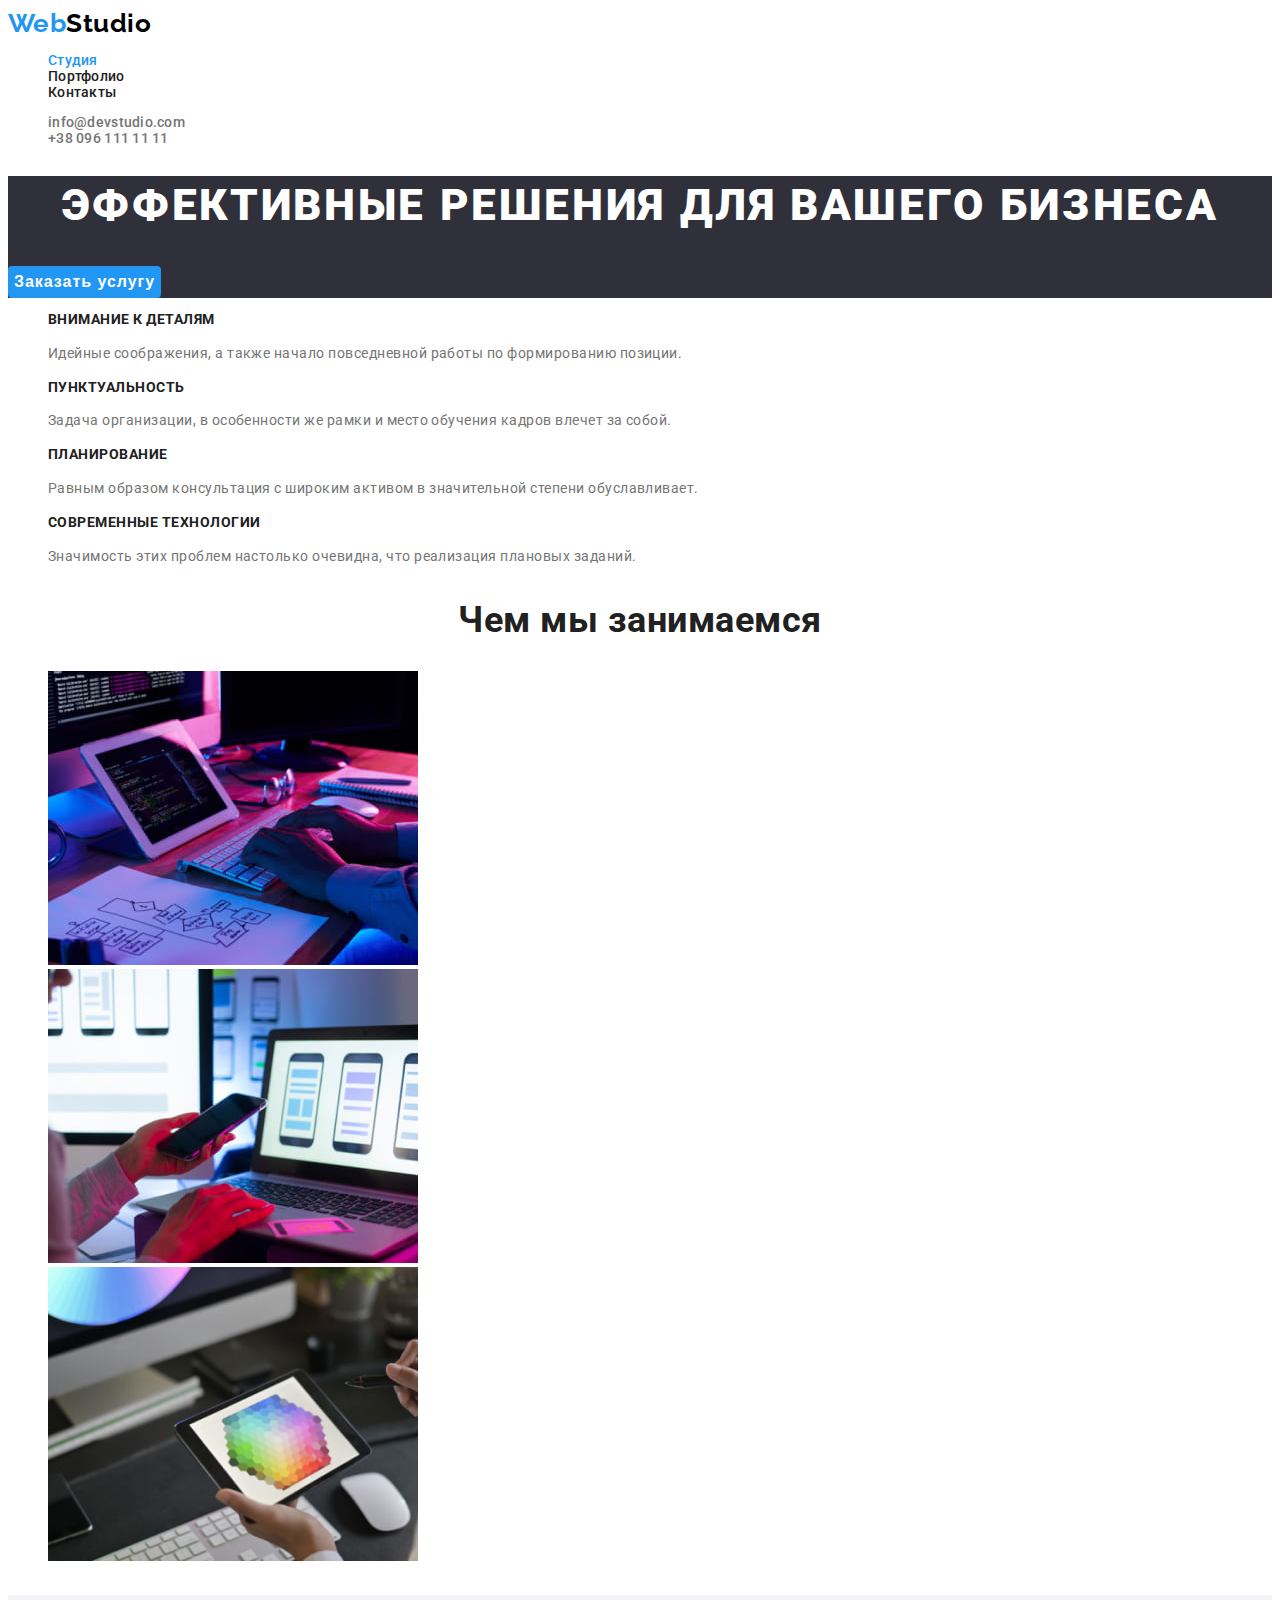
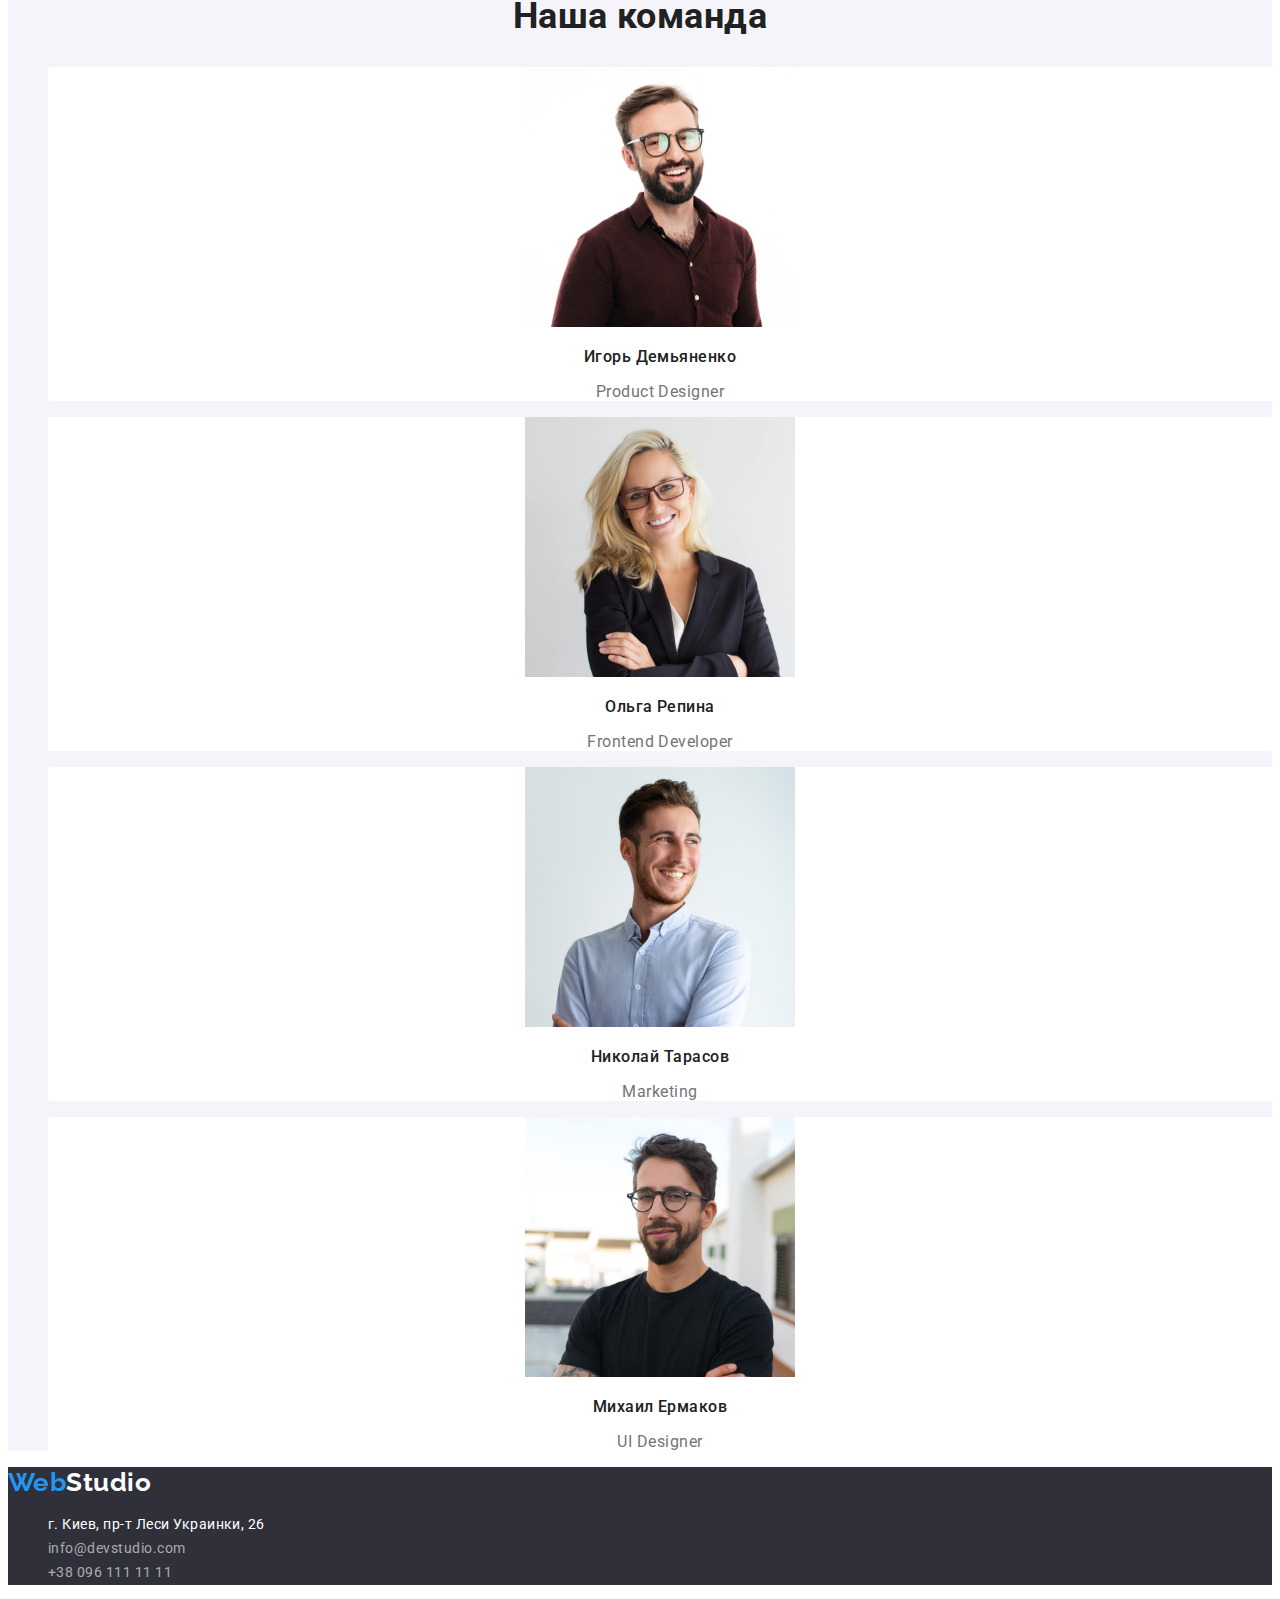
==== index.html @ 3be4a18a "Додав файли з ДЗ 02" ====
<!DOCTYPE html>
<html lang="ru">
<head>
    <meta charset="UTF-8">
    <meta http-equiv="X-UA-Compatible" content="IE=edge">
    <meta name="viewport" content="width=device-width, initial-scale=1.0">
    <title>Студия</title>
    <link rel="preconnect" href="https://fonts.googleapis.com">
    <link rel="preconnect" href="https://fonts.gstatic.com" crossorigin>
    <link href="https://fonts.googleapis.com/css2?family=Raleway:wght@700&family=Roboto:wght@400;500;700;900&display=swap"
        rel="stylesheet">
    <link rel="stylesheet" href="./css/styles.css">
 </head>
<body>
    <header>
        <nav class="site-nav">
            <a href="./index.html" class="logo">Web<span class="studio">Studio</span></a>
            <ul class="link">
                <li><a href="./index.html" class="link current">Студия</a></li>
                <li><a href="./portfolio.html" class="link">Портфолио</a></li>
                <li><a href="#contacts" class="link">Контакты</a></li>
            </ul>
        </nav>
        <ul class="contact-header">
            <li>
                <a href="mailto:info@devstudio.com" class="e-mail">info@devstudio.com</a>
            </li>
            <li>
                <a href="tel:+380961111111" class="tel">+38 096 111 11 11</a>
            </li>
        </ul>
    </header>

    <main>
        <section class="hero-section">
            <h1 class="hero-section title">Эффективные решения для вашего бизнеса</h1>
            <button class="button" type="button">Заказать услугу</button>
        </section>
        
        <section class="features">
            <h2 class="features title" hidden>Подход</h2>
            <ul class="feature">
                <li> 
                    <h3 class="feature title">Внимание к деталям</h3>
                    <p class="feature text">Идейные соображения, а также начало повседневной работы по формированию позиции.</p>
                </li>
                <li>
                    <h3 class="feature title">Пунктуальность</h3>
                    <p class="feature text">Задача организации, в особенности же рамки и место обучения кадров влечет за собой.</p>
                </li>
                <li>
                    <h3 class="feature title">Планирование</h3>
                    <p class="feature text">Равным образом консультация с широким активом в значительной степени обуславливает.</p>
                </li>
                <li>
                    <h3 class="feature title">Современные технологии</h3>
                    <p class="feature text">Значимость этих проблем настолько очевидна, что реализация плановых заданий.</p>
                </li>
            </ul>
        </section>

        <section class="services">
            <h2 class="services title">Чем мы занимаемся</h2>
            <ul class="images">
                <li class="image">
                    <img src="images/studio/our-services-1.jpg" alt="Разработка сайтов" width="370" height="294"/>
                </li>
                <li class="image">
                    <img src="images/studio/our-services-2.jpg" alt="Разработка мобильных приложений" width="370" height="294"/>
                </li>
                <li class="image">
                    <img src="images/studio/our-services-3.jpg" alt="Дизайн" width="370" height="294"/>
                </li>
            </ul>
        </section>

        <section class="team">
            <h2 class="title">Наша команда</h2>
            <ul>
                <li class="card">
                    <img src="images/studio/team-card-1.jpg" alt="Игорь Демьяненко, Product Designer" width="270" height="260"/>
                    <h3 class="card title">Игорь Демьяненко</h3>
                    <p class="position" lang="en">Product Designer</p>
                </li>
                <li class="card">
                    <img src="images/studio/team-card-2.jpg" alt="Ольга Репина, Frontend Developer" width="270" height="260"/>
                    <h3 class="card title">Ольга Репина</h3>
                    <p class="position" lang="en">Frontend Developer</p>
                </li>
                <li class="card">
                    <img src="images/studio/team-card-3.jpg" alt="Николай Тарасов, Marketing" width="270" height="260"/>
                    <h3 class="card title">Николай Тарасов</h3>
                    <p class="position" lang="en">Marketing</p>
                </li>
                <li class="card">
                    <img src="images/studio/team_card_4.jpg" alt="Михаил Ермаков, UI Designer" width="270" height="260"/>
                    <h3 class="card title">Михаил Ермаков</h3>
                    <p class="position" lang="en">UI Designer</p>
                </li>
            </ul>
        </section>
    
    </main>

    <footer>
        <a href="./index.html" class="logo">Web<span class="studio">Studio</span></a>
        <address id="contacts">
            <ul>
                <li  class="contact-footer">
                    <a href="https://goo.gl/maps/KWoEnxQkHuekiheN8" class="location" rel="noopener noreferrer" target="_blank">г. Киев, пр-т Леси Украинки, 26</a>
                </li>
                <li  class="contact-footer">
                    <a href="mailto:info@devstudio.com" class="mail">info@devstudio.com</a>
                </li>
                <li  class="contact-footer">
                    <a href="tel:+380961111111" class="phone">+38 096 111 11 11</a>
                </li>
            </ul>
        </address>
    </footer>
</body>
</html>
---- css/styles.css ----
:root {
  --primary-font-color: #757575;
  --hover-focus-color: #2196f3;
  --header-color: #212121;
}

body {
  background-color: #ffffff;
  font-family: Roboto, sans-serif;
  color: var(--primary-font-color);
  letter-spacing: 0.03em;
}

.title {
  color: var(--header-color);
}

/* header */
/* navigation */

.logo {
  font-family: raleway, sans-serif;
  text-decoration: none;
  font-weight: 700;
  font-size: 26px;
  line-height: 1.2;
  color: var(--hover-focus-color);
}

.site-nav .logo .studio {
  color: #000000;
}

.link,
.contact-header,
.e-mail,
.tel {
  list-style-type: none;
  text-decoration: none;
  font-weight: 500;
  font-size: 14px;
  line-height: 1.14;
  letter-spacing: 0.02em;
}

.site-nav .link {
  color: var(--header-color);
}
.link .current {
  color: var(--hover-focus-color);
}

.link:hover,
.link:focus {
  color: var(--hover-focus-color);
}

.e-mail,
.tel {
  color: var(--primary-font-color);
}

.e-mail:hover,
.e-mail:focus,
.tel:hover,
.tel:focus {
  color: var(--hover-focus-color);
}

/* main */
/* hero-section */
.hero-section {
  background-color: #2f303a;
}

.hero-section.title {
  color: #ffffff;
  font-weight: 900;
  font-size: 44px;
  line-height: 1.36;
  text-align: center;
  letter-spacing: 0.06em;
  text-transform: uppercase;
}

.hero-section .button {
  background: var(--hover-focus-color);
  border: none;
  border-radius: 4px;
  color: #ffffff;
  font-weight: 700;
  font-size: 16px;
  line-height: 1.87;
  letter-spacing: 0.06em;
}

.hero-section .button:hover,
.button:focus {
  background: #188ce8;
}

.button {
  cursor: pointer;
}

/* features-secnion */
.feature {
  list-style-type: none;
  font-size: 14px;
}

.feature .title {
  line-height: 1.14;
  text-transform: uppercase;
}

.feature .text {
  line-height: 1.71;
}

/* services-section */
.images {
  list-style-type: none;
}

.services.title {
  font-size: 36px;
  line-height: 1.17;
  text-align: center;
}

/* team-section */
.team {
  background: #f5f4fa;
}

.team .title {
  text-align: center;
  font-size: 36px;
  line-height: 1.17;
}

.team .card .title {
  font-weight: 500;
}

.team .card {
  background: #ffffff;
  list-style-type: none;
  text-align: center;
  font-size: 16px;
  line-height: 1.19;
}

/* footer */
footer {
  background: #2f303a;
  font-size: 14px;
  line-height: 1.71;
}

.logo .studio {
  color: #ffffff;
}

.location {
  text-decoration: none;
  font-style: normal;
  color: #ffffff;
}

.contact-footer {
  list-style-type: none;
  font-style: normal;
}

.contact-footer .mail,
.phone {
  color: rgba(255, 255, 255, 0.6);
  text-decoration: none;
}

.location:hover,
.location:focus,
.mail:hover,
.mail:focus,
.phone:hover,
.phone:focus {
  color: var(--hover-focus-color);
}

/* portfolio-page */
/* main-products */
.filter {
  list-style-type: none;
}

.filter .button.all,
.sites,
.apps,
.design,
.marketing {
  background: #f5f4fa;
  border: none;
  border-radius: 4px;
  font-weight: 500;
  line-height: 1.62;
}

.filter .button:active,
.filter .button:hover,
.filter .button:focus {
  background: var(--hover-focus-color);
  color: #ffffff;
}

.projects {
  list-style-type: none;
}

.project {
  text-decoration: none;
  background: #ffffff;
}

.project .title {
  text-decoration: none;
  font-size: 18px;
  line-height: 2;
  letter-spacing: 0.06em;
}

.project .text {
  color: var(--primary-font-color);
  font-size: 16px;
  line-height: 1.87;
}
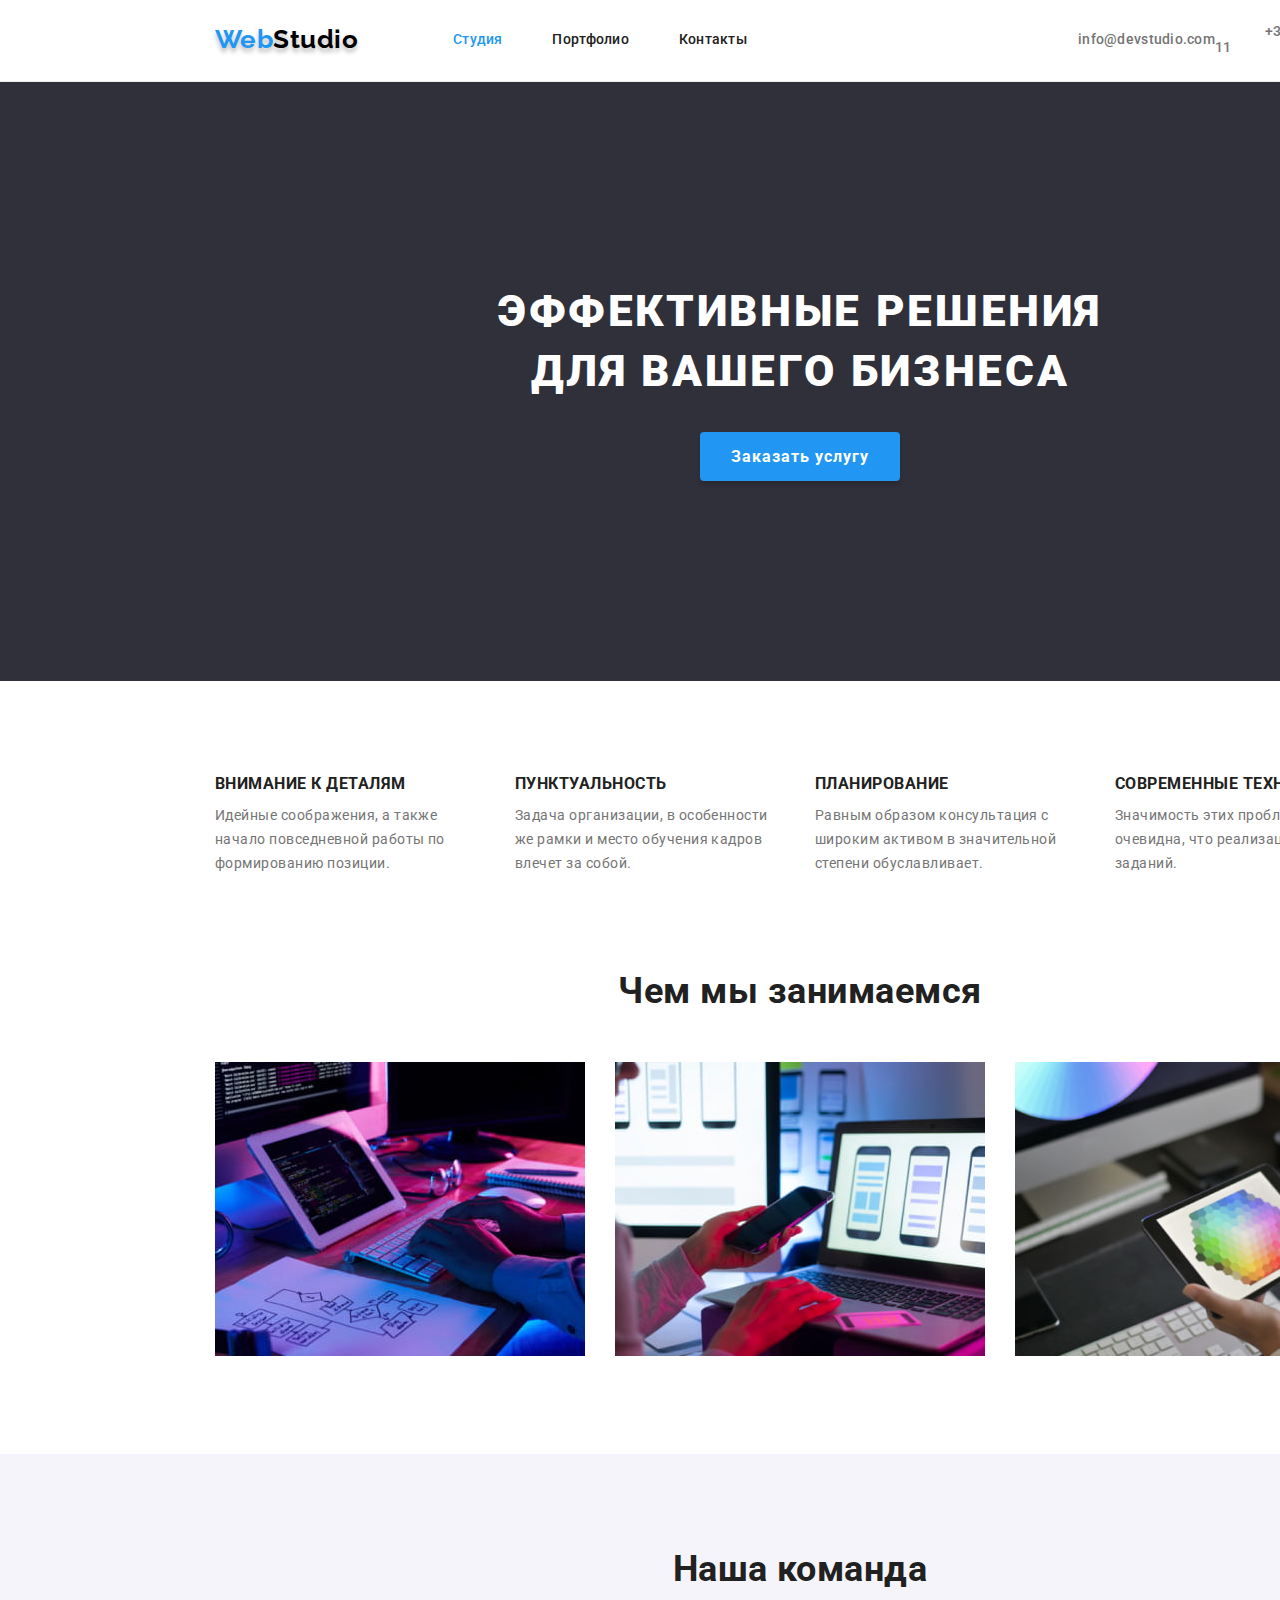
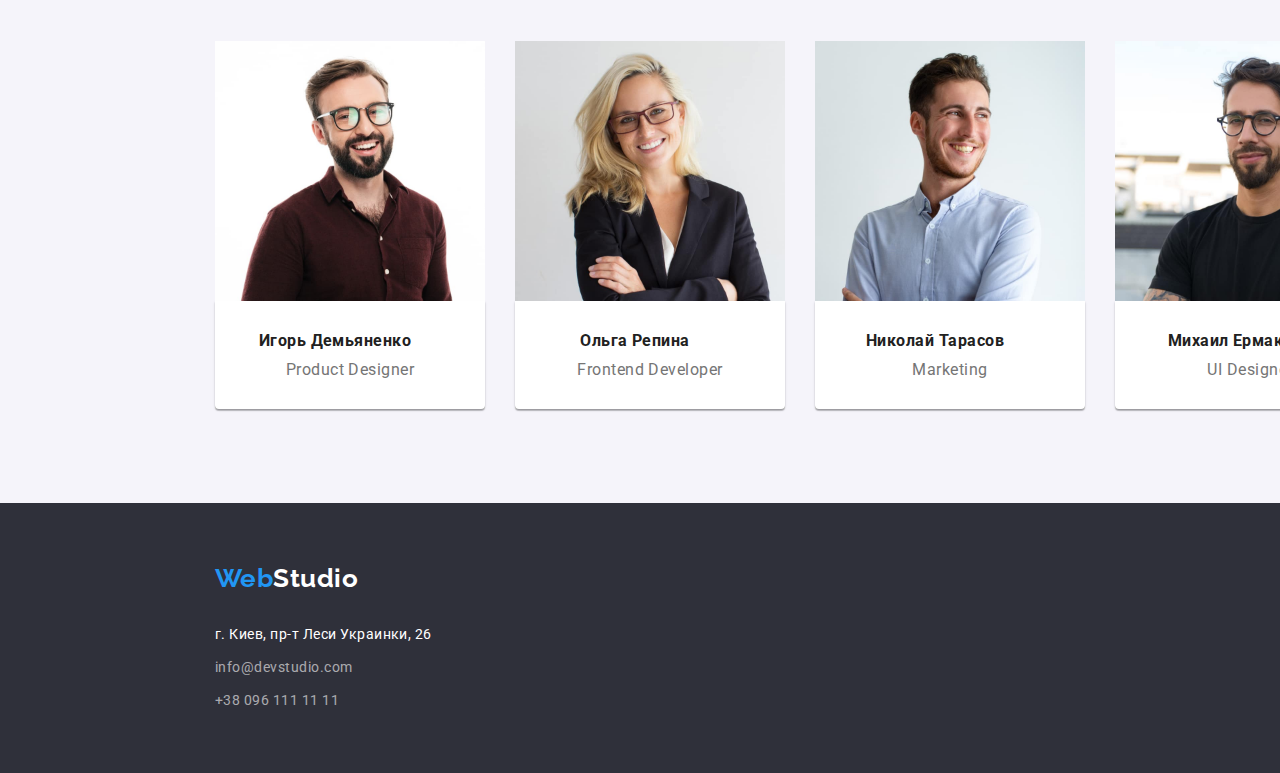
==== commit bbae1333: "До внутрішньої перевірки" ====
--- a/index.html
+++ b/index.html
@@ -5,6 +5,7 @@
     <meta http-equiv="X-UA-Compatible" content="IE=edge">
     <meta name="viewport" content="width=device-width, initial-scale=1.0">
     <title>Студия</title>
+    <link rel="stylesheet" href="./css/modern-normalize.css">
     <link rel="preconnect" href="https://fonts.googleapis.com">
     <link rel="preconnect" href="https://fonts.gstatic.com" crossorigin>
     <link href="https://fonts.googleapis.com/css2?family=Raleway:wght@700&family=Roboto:wght@400;500;700;900&display=swap"
@@ -12,111 +13,135 @@
     <link rel="stylesheet" href="./css/styles.css">
  </head>
 <body>
-    <header>
-        <nav class="site-nav">
-            <a href="./index.html" class="logo">Web<span class="studio">Studio</span></a>
-            <ul class="link">
-                <li><a href="./index.html" class="link current">Студия</a></li>
-                <li><a href="./portfolio.html" class="link">Портфолио</a></li>
-                <li><a href="#contacts" class="link">Контакты</a></li>
+    <header class="section site-nav">
+        <div class="container">
+            <nav class="site-nav">
+                <a href="./index.html" class="logo">Web<span class="studio">Studio</span></a>
+                <ul class="links">
+                    <li class="link"><a href="./index.html" class="page current">Студия</a></li>
+                    <li class="link"><a href="./portfolio.html" class="page">Портфолио</a></li>
+                    <li class="link"><a href="#contacts" class="page">Контакты</a></li>
+                </ul>
+            </nav>
+            <ul class="contact-header">
+                <li>
+                    <a href="mailto:info@devstudio.com" class="e-mail">info@devstudio.com</a>
+                </li>
+                <li>
+                    <a href="tel:+380961111111" class="tel">+38 096 111 11 11</a>
+                </li>
             </ul>
-        </nav>
-        <ul class="contact-header">
-            <li>
-                <a href="mailto:info@devstudio.com" class="e-mail">info@devstudio.com</a>
-            </li>
-            <li>
-                <a href="tel:+380961111111" class="tel">+38 096 111 11 11</a>
-            </li>
-        </ul>
+        </div>
     </header>
 
     <main>
-        <section class="hero-section">
-            <h1 class="hero-section title">Эффективные решения для вашего бизнеса</h1>
-            <button class="button" type="button">Заказать услугу</button>
+        <section class="hero section">
+            <div class="container">
+                <h1 class="hero title">Эффективные решения для вашего бизнеса</h1>
+                <button class="button" type="button">Заказать услугу</button>
+            </div>
         </section>
         
-        <section class="features">
-            <h2 class="features title" hidden>Подход</h2>
-            <ul class="feature">
-                <li> 
-                    <h3 class="feature title">Внимание к деталям</h3>
-                    <p class="feature text">Идейные соображения, а также начало повседневной работы по формированию позиции.</p>
-                </li>
-                <li>
-                    <h3 class="feature title">Пунктуальность</h3>
-                    <p class="feature text">Задача организации, в особенности же рамки и место обучения кадров влечет за собой.</p>
-                </li>
-                <li>
-                    <h3 class="feature title">Планирование</h3>
-                    <p class="feature text">Равным образом консультация с широким активом в значительной степени обуславливает.</p>
-                </li>
-                <li>
-                    <h3 class="feature title">Современные технологии</h3>
-                    <p class="feature text">Значимость этих проблем настолько очевидна, что реализация плановых заданий.</p>
-                </li>
-            </ul>
+        <section class="features section">
+            <div class="container">
+                <h2 class="features title">Подход</h2>
+                <ul class="features-list">
+                    <li class="feature"> 
+                        <h3 class="title">Внимание к деталям</h3>
+                        <p class="text">Идейные соображения, а также начало повседневной работы по формированию позиции.</p>
+                    </li>
+                    <li class="feature">
+                        <h3 class="title">Пунктуальность</h3>
+                        <p class="text">Задача организации, в особенности же рамки и место обучения кадров влечет за собой.</p>
+                    </li>
+                    <li class="feature">
+                        <h3 class="title">Планирование</h3>
+                        <p class="text">Равным образом консультация с широким активом в значительной степени обуславливает.</p>
+                    </li>
+                    <li class="feature">
+                        <h3 class="title">Современные технологии</h3>
+                        <p class="text">Значимость этих проблем настолько очевидна, что реализация плановых заданий.</p>
+                    </li>
+                </ul>
+            </div>
         </section>
 
-        <section class="services">
-            <h2 class="services title">Чем мы занимаемся</h2>
-            <ul class="images">
-                <li class="image">
-                    <img src="images/studio/our-services-1.jpg" alt="Разработка сайтов" width="370" height="294"/>
-                </li>
-                <li class="image">
-                    <img src="images/studio/our-services-2.jpg" alt="Разработка мобильных приложений" width="370" height="294"/>
-                </li>
-                <li class="image">
-                    <img src="images/studio/our-services-3.jpg" alt="Дизайн" width="370" height="294"/>
-                </li>
-            </ul>
+        <section class="services section">
+            <div class="container">
+                <h2 class="services title">Чем мы занимаемся</h2>
+                <ul class="images">
+                    <li class="image">
+                        <img src="images/studio/our-services-1.jpg" alt="Разработка сайтов" width="370" height="294"/>
+                    </li>
+                    <li class="image">
+                        <img src="images/studio/our-services-2.jpg" alt="Разработка мобильных приложений" width="370" height="294"/>
+                    </li>
+                    <li class="image">
+                        <img src="images/studio/our-services-3.jpg" alt="Дизайн" width="370" height="294"/>
+                    </li>
+                </ul>
+            </div>
         </section>
 
-        <section class="team">
-            <h2 class="title">Наша команда</h2>
-            <ul>
-                <li class="card">
-                    <img src="images/studio/team-card-1.jpg" alt="Игорь Демьяненко, Product Designer" width="270" height="260"/>
-                    <h3 class="card title">Игорь Демьяненко</h3>
-                    <p class="position" lang="en">Product Designer</p>
-                </li>
-                <li class="card">
-                    <img src="images/studio/team-card-2.jpg" alt="Ольга Репина, Frontend Developer" width="270" height="260"/>
-                    <h3 class="card title">Ольга Репина</h3>
-                    <p class="position" lang="en">Frontend Developer</p>
-                </li>
-                <li class="card">
-                    <img src="images/studio/team-card-3.jpg" alt="Николай Тарасов, Marketing" width="270" height="260"/>
-                    <h3 class="card title">Николай Тарасов</h3>
-                    <p class="position" lang="en">Marketing</p>
-                </li>
-                <li class="card">
-                    <img src="images/studio/team_card_4.jpg" alt="Михаил Ермаков, UI Designer" width="270" height="260"/>
-                    <h3 class="card title">Михаил Ермаков</h3>
-                    <p class="position" lang="en">UI Designer</p>
-                </li>
-            </ul>
+        <section class="team section">
+            <div class="container">
+                <h2 class="team title">Наша команда</h2>
+                <ul class="team cards">
+                    <li class="card">
+                        <img src="images/studio/team-card-1.jpg" alt="Игорь Демьяненко, Product Designer" width="270" height="260"/>
+                        <div class="card-name">
+                            <h3 class="card title">Игорь Демьяненко</h3>
+                            <p class="position" lang="en">Product Designer</p>
+                        </div>
+                    </li>
+
+                    <li class="card">
+                        <img src="images/studio/team-card-2.jpg" alt="Ольга Репина, Frontend Developer" width="270" height="260"/>
+                        <div class="card-name">
+                            <h3 class="card title">Ольга Репина</h3>
+                            <p class="position" lang="en">Frontend Developer</p>
+                        </div>
+                    </li>
+
+                    <li class="card">
+                        <img src="images/studio/team-card-3.jpg" alt="Николай Тарасов, Marketing" width="270" height="260"/>
+                        <div class="card-name">
+                            <h3 class="card title">Николай Тарасов</h3>
+                            <p class="position" lang="en">Marketing</p>
+                        </div>
+                    </li>
+                    
+                    <li class="card">
+                        <img src="images/studio/team_card_4.jpg" alt="Михаил Ермаков, UI Designer" width="270" height="260"/>
+                        <div class="card-name">
+                            <h3 class="card title">Михаил Ермаков</h3>
+                            <p class="position" lang="en">UI Designer</p>
+                        </div>
+                    </li>
+                </ul>
+            </div>
         </section>
     
     </main>
 
-    <footer>
-        <a href="./index.html" class="logo">Web<span class="studio">Studio</span></a>
-        <address id="contacts">
-            <ul>
-                <li  class="contact-footer">
-                    <a href="https://goo.gl/maps/KWoEnxQkHuekiheN8" class="location" rel="noopener noreferrer" target="_blank">г. Киев, пр-т Леси Украинки, 26</a>
-                </li>
-                <li  class="contact-footer">
-                    <a href="mailto:info@devstudio.com" class="mail">info@devstudio.com</a>
-                </li>
-                <li  class="contact-footer">
-                    <a href="tel:+380961111111" class="phone">+38 096 111 11 11</a>
-                </li>
-            </ul>
-        </address>
+    <footer class="section">
+        <div class="container">
+            <a href="./index.html" class="logo">Web<span class="studio">Studio</span></a>
+            <address id="contacts">
+                <ul class="contacts">
+                    <li  class="contact-footer">
+                        <a href="https://goo.gl/maps/KWoEnxQkHuekiheN8" class="location" rel="noopener noreferrer" target="_blank">г. Киев, пр-т Леси Украинки, 26</a>
+                    </li>
+                    <li  class="contact-footer">
+                        <a href="mailto:info@devstudio.com" class="mail">info@devstudio.com</a>
+                    </li>
+                    <li  class="contact-footer">
+                        <a href="tel:+380961111111" class="phone">+38 096 111 11 11</a>
+                    </li>
+                </ul>
+            </address>
+        </div>
     </footer>
+
 </body>
 </html>--- a/css/styles.css
+++ b/css/styles.css
@@ -2,6 +2,16 @@
   --primary-font-color: #757575;
   --hover-focus-color: #2196f3;
   --header-color: #212121;
+}
+
+html {
+  box-sizing: border-box;
+}
+
+*,
+*::before,
+*::after {
+  box-sizing: border-box;
 }
 
 body {
@@ -9,14 +19,63 @@
   font-family: Roboto, sans-serif;
   color: var(--primary-font-color);
   letter-spacing: 0.03em;
+
+  width: 1600px;
+  display: flex;
+  flex-direction: column;
+  margin-right: auto;
+  margin-left: auto;
+}
+
+.section {
+  width: 1600px;
+
+  display: flex;
+  padding-top: 94px;
+  padding-bottom: 94px;
+  justify-content: center;
+}
+
+.container {
+  width: 1200px;
+  display: flex;
+  padding-right: 15px;
+  padding-left: 15px;
 }
 
 .title {
   color: var(--header-color);
 }
 
+ul {
+  list-style-type: none;
+
+  margin: 0px;
+  padding-left: 0px;
+  display: flex;
+}
+
+h1,
+h2,
+h3,
+h4,
+h5,
+h6 {
+  margin: 0px;
+}
+
 /* header */
 /* navigation */
+
+.section.site-nav {
+  padding-top: 24px;
+  padding-bottom: 25px;
+  border-bottom: 1px solid #ececec;
+}
+
+.container > .site-nav {
+  display: flex;
+}
 
 .logo {
   font-family: raleway, sans-serif;
@@ -25,6 +84,9 @@
   font-size: 26px;
   line-height: 1.2;
   color: var(--hover-focus-color);
+  text-shadow: 0px 4px 4px rgba(0, 0, 0, 0.25);
+
+  width: 145px;
 }
 
 .site-nav .logo .studio {
@@ -35,7 +97,6 @@
 .contact-header,
 .e-mail,
 .tel {
-  list-style-type: none;
   text-decoration: none;
   font-weight: 500;
   font-size: 14px;
@@ -43,21 +104,43 @@
   letter-spacing: 0.02em;
 }
 
-.site-nav .link {
+.links {
+  width: 294px;
+  margin-left: 93px;
+  justify-content: space-between;
+  align-items: center;
+}
+
+.site-nav .page {
   color: var(--header-color);
 }
-.link .current {
+
+.page {
+  text-decoration: none;
+}
+
+.page.current {
   color: var(--hover-focus-color);
 }
 
-.link:hover,
-.link:focus {
+.page:hover,
+.page:focus {
   color: var(--hover-focus-color);
 }
 
-.e-mail,
+.contact-header {
+  align-items: center;
+  margin-left: 331px;
+}
+
+.e-mail {
+  color: var(--primary-font-color);
+}
+
 .tel {
   color: var(--primary-font-color);
+
+  margin-left: 50px;
 }
 
 .e-mail:hover,
@@ -69,11 +152,19 @@
 
 /* main */
 /* hero-section */
-.hero-section {
+.hero.section {
   background-color: #2f303a;
-}
-
-.hero-section.title {
+
+  padding-top: 200px;
+  padding-bottom: 200px;
+}
+
+.hero > .container {
+  flex-direction: column;
+  align-items: center;
+}
+
+.hero.title {
   color: #ffffff;
   font-weight: 900;
   font-size: 44px;
@@ -81,17 +172,25 @@
   text-align: center;
   letter-spacing: 0.06em;
   text-transform: uppercase;
-}
-
-.hero-section .button {
-  background: var(--hover-focus-color);
+
+  width: 696px;
+}
+
+.hero .button {
+  background-color: var(--hover-focus-color);
   border: none;
   border-radius: 4px;
+  box-shadow: 0px 4px 4px rgba(0, 0, 0, 0.15);
+
   color: #ffffff;
   font-weight: 700;
   font-size: 16px;
   line-height: 1.87;
   letter-spacing: 0.06em;
+
+  width: 200px;
+  padding: 10px 31px;
+  margin-top: 30px;
 }
 
 .hero-section .button:hover,
@@ -100,27 +199,59 @@
 }
 
 .button {
+  font-family: Roboto, sans-serif;
   cursor: pointer;
 }
 
-/* features-secnion */
+/* features-section */
+.features.title {
+  display: none;
+}
+
+.features-list {
+  font-size: 14px;
+  justify-content: space-between;
+}
+
 .feature {
-  list-style-type: none;
-  font-size: 14px;
-}
-
-.feature .title {
+  width: 270px;
+}
+
+.feature:not(:last-child) {
+  margin-right: 30px;
+}
+
+.feature > .title {
   line-height: 1.14;
   text-transform: uppercase;
 }
 
-.feature .text {
+.feature > .text {
   line-height: 1.71;
+  margin-top: 10px;
+  margin-bottom: 0px;
 }
 
 /* services-section */
+.services.section {
+  padding-top: 0px;
+}
+
+.services > .container {
+  flex-direction: column;
+}
+
 .images {
-  list-style-type: none;
+  flex-basis: calc((100% - 60px) / 3);
+  margin-top: 50px;
+}
+
+.image {
+  flex-basis: calc((100% - 60px) / 3);
+}
+
+.image:not(:last-child) {
+  margin-right: 30px;
 }
 
 .services.title {
@@ -130,33 +261,78 @@
 }
 
 /* team-section */
-.team {
+.team.section {
   background: #f5f4fa;
 }
 
-.team .title {
-  text-align: center;
+.team > .container {
+  flex-direction: column;
+}
+
+.team.title {
   font-size: 36px;
   line-height: 1.17;
-}
-
-.team .card .title {
-  font-weight: 500;
-}
-
-.team .card {
+
+  text-align: center;
+}
+
+.team.cards {
+  margin-top: 50px;
+}
+
+.card {
   background: #ffffff;
-  list-style-type: none;
   text-align: center;
   font-size: 16px;
   line-height: 1.19;
+
+  flex-basis: calc((100% - 90px) / 4);
+}
+
+.card:not(:last-child) {
+  margin-right: 30px;
+}
+
+.card > img {
+  display: block;
+}
+
+.card > .title {
+  font-weight: 500;
+  margin-right: 0px;
+}
+
+div.card-name {
+  box-shadow: 0px 1px 3px rgba(0, 0, 0, 0.12), 0px 1px 1px rgba(0, 0, 0, 0.14),
+    0px 2px 1px rgba(0, 0, 0, 0.2);
+  border-radius: 0px 0px 4px 4px;
+
+  padding-top: 30px;
+  padding-bottom: 30px;
+}
+
+.position {
+  margin-top: 10px;
+  margin-bottom: 0px;
 }
 
 /* footer */
-footer {
+footer.section {
   background: #2f303a;
   font-size: 14px;
   line-height: 1.71;
+
+  width: 1600px;
+  padding-top: 60px;
+  padding-bottom: 60px;
+}
+
+footer > .container {
+  flex-direction: column;
+}
+
+footer .logo {
+  text-shadow: none;
 }
 
 .logo .studio {
@@ -169,9 +345,15 @@
   color: #ffffff;
 }
 
+.contacts {
+  flex-direction: column;
+
+  margin-top: 20px;
+}
+
 .contact-footer {
-  list-style-type: none;
   font-style: normal;
+  margin-top: 9px;
 }
 
 .contact-footer .mail,
@@ -191,11 +373,22 @@
 
 /* portfolio-page */
 /* main-products */
-.filter {
-  list-style-type: none;
-}
-
-.filter .button.all,
+.products > .container {
+  flex-direction: column;
+  align-items: center;
+}
+
+.filters {
+  width: 611px;
+  justify-content: space-between;
+  margin-bottom: 34px;
+}
+
+.products.title {
+  display: none;
+}
+
+.all,
 .sites,
 .apps,
 .design,
@@ -204,33 +397,78 @@
   border: none;
   border-radius: 4px;
   font-weight: 500;
+  font-size: 16px;
+  color: var(--header-color);
   line-height: 1.62;
 }
-
-.filter .button:active,
-.filter .button:hover,
-.filter .button:focus {
+.all {
+  width: 73px;
+}
+
+.sites {
+  width: 128px;
+}
+
+.apps {
+  width: 145px;
+}
+
+.design {
+  width: 103px;
+}
+
+.marketing {
+  width: 130px;
+}
+
+.filters .button:active,
+.filters .button:hover,
+.filters .button:focus {
   background: var(--hover-focus-color);
   color: #ffffff;
 }
 
+.filters .button:active {
+  box-shadow: 0px 3px 1px rgba(0, 0, 0, 0.1), 0px 1px 2px rgba(0, 0, 0, 0.08),
+    0px 2px 2px rgba(0, 0, 0, 0.12);
+}
+
 .projects {
-  list-style-type: none;
+  flex-wrap: wrap;
+  margin-top: -30px;
+  margin-left: -30px;
+}
+
+.project > img {
+  display: block;
 }
 
 .project {
-  text-decoration: none;
   background: #ffffff;
-}
-
-.project .title {
-  text-decoration: none;
+
+  flex-basis: calc(100% / 3 - 30px);
+  margin-left: 30px;
+  margin-top: 30px;
+}
+
+.project.link {
+  text-decoration: none;
+}
+
+.discription {
+  border: 1px solid #eeeeee;
+  border-top: none;
+
+  padding: 20px 24px;
+}
+
+.discription .title {
   font-size: 18px;
   line-height: 2;
   letter-spacing: 0.06em;
 }
 
-.project .text {
+.discription .text {
   color: var(--primary-font-color);
   font-size: 16px;
   line-height: 1.87;
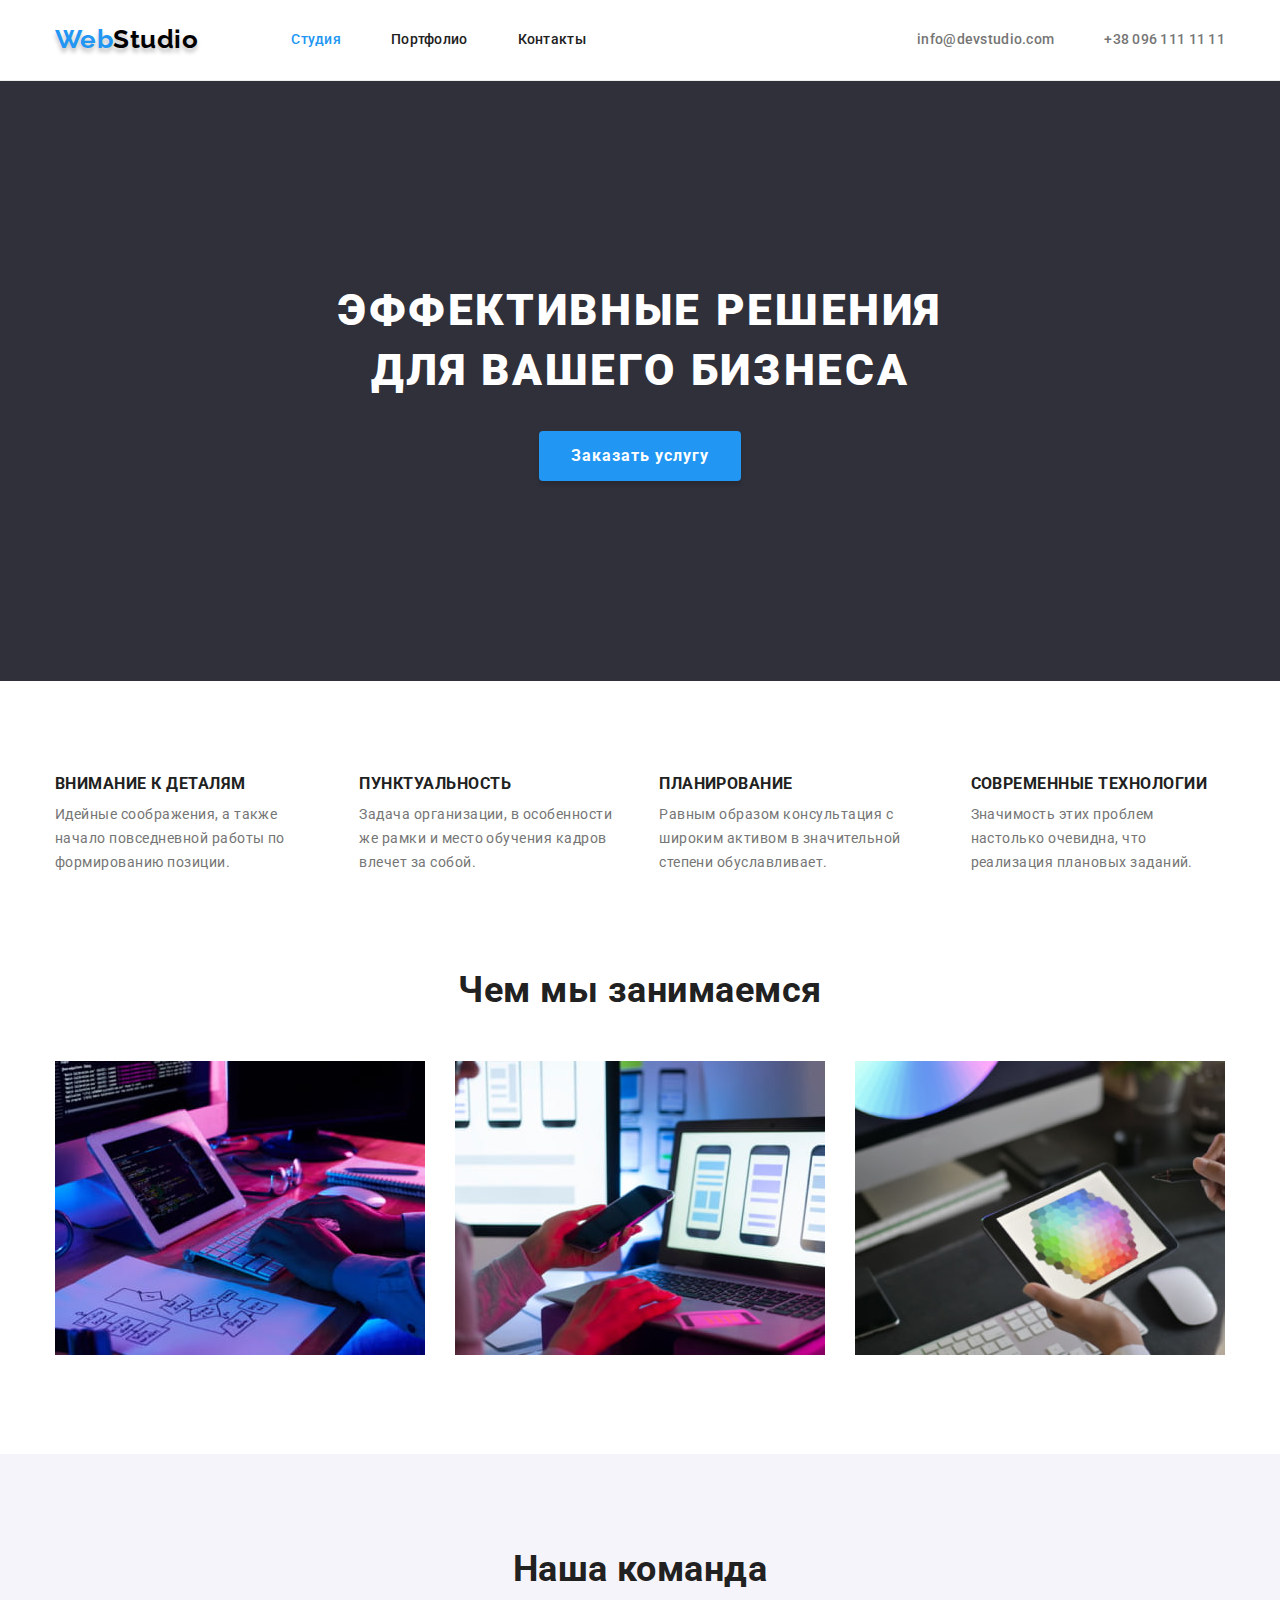
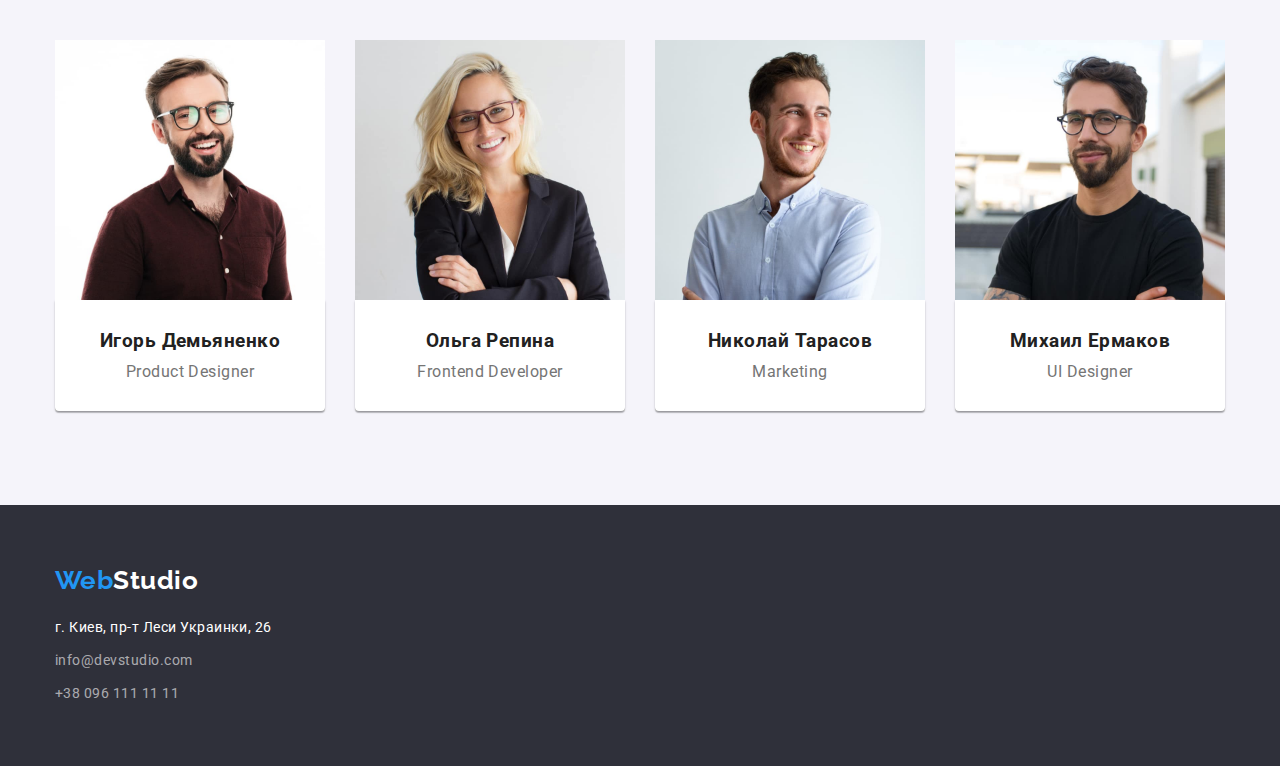
==== commit d5172ea7: "I think I`ve done" ====
--- a/index.html
+++ b/index.html
@@ -5,11 +5,12 @@
     <meta http-equiv="X-UA-Compatible" content="IE=edge">
     <meta name="viewport" content="width=device-width, initial-scale=1.0">
     <title>Студия</title>
-    <link rel="stylesheet" href="./css/modern-normalize.css">
+
     <link rel="preconnect" href="https://fonts.googleapis.com">
     <link rel="preconnect" href="https://fonts.gstatic.com" crossorigin>
     <link href="https://fonts.googleapis.com/css2?family=Raleway:wght@700&family=Roboto:wght@400;500;700;900&display=swap"
         rel="stylesheet">
+    <link rel="stylesheet" href="./css/modern-normalize.css">
     <link rel="stylesheet" href="./css/styles.css">
  </head>
 <body>
@@ -90,7 +91,7 @@
                     <li class="card">
                         <img src="images/studio/team-card-1.jpg" alt="Игорь Демьяненко, Product Designer" width="270" height="260"/>
                         <div class="card-name">
-                            <h3 class="card title">Игорь Демьяненко</h3>
+                            <h3 class="title">Игорь Демьяненко</h3>
                             <p class="position" lang="en">Product Designer</p>
                         </div>
                     </li>
@@ -98,7 +99,7 @@
                     <li class="card">
                         <img src="images/studio/team-card-2.jpg" alt="Ольга Репина, Frontend Developer" width="270" height="260"/>
                         <div class="card-name">
-                            <h3 class="card title">Ольга Репина</h3>
+                            <h3 class="title">Ольга Репина</h3>
                             <p class="position" lang="en">Frontend Developer</p>
                         </div>
                     </li>
@@ -106,7 +107,7 @@
                     <li class="card">
                         <img src="images/studio/team-card-3.jpg" alt="Николай Тарасов, Marketing" width="270" height="260"/>
                         <div class="card-name">
-                            <h3 class="card title">Николай Тарасов</h3>
+                            <h3 class="title">Николай Тарасов</h3>
                             <p class="position" lang="en">Marketing</p>
                         </div>
                     </li>
@@ -114,7 +115,7 @@
                     <li class="card">
                         <img src="images/studio/team_card_4.jpg" alt="Михаил Ермаков, UI Designer" width="270" height="260"/>
                         <div class="card-name">
-                            <h3 class="card title">Михаил Ермаков</h3>
+                            <h3 class="title">Михаил Ермаков</h3>
                             <p class="position" lang="en">UI Designer</p>
                         </div>
                     </li>
--- a/css/styles.css
+++ b/css/styles.css
@@ -2,16 +2,6 @@
   --primary-font-color: #757575;
   --hover-focus-color: #2196f3;
   --header-color: #212121;
-}
-
-html {
-  box-sizing: border-box;
-}
-
-*,
-*::before,
-*::after {
-  box-sizing: border-box;
 }
 
 body {
@@ -20,17 +10,13 @@
   color: var(--primary-font-color);
   letter-spacing: 0.03em;
 
-  width: 1600px;
+  margin: 0px;
+}
+
+.section {
   display: flex;
-  flex-direction: column;
   margin-right: auto;
   margin-left: auto;
-}
-
-.section {
-  width: 1600px;
-
-  display: flex;
   padding-top: 94px;
   padding-bottom: 94px;
   justify-content: center;
@@ -51,7 +37,7 @@
   list-style-type: none;
 
   margin: 0px;
-  padding-left: 0px;
+  padding: 0px;
   display: flex;
 }
 
@@ -85,8 +71,6 @@
   line-height: 1.2;
   color: var(--hover-focus-color);
   text-shadow: 0px 4px 4px rgba(0, 0, 0, 0.25);
-
-  width: 145px;
 }
 
 .site-nav .logo .studio {
@@ -94,6 +78,7 @@
 }
 
 .link,
+.page,
 .contact-header,
 .e-mail,
 .tel {
@@ -105,18 +90,16 @@
 }
 
 .links {
-  width: 294px;
   margin-left: 93px;
-  justify-content: space-between;
   align-items: center;
+}
+
+.links > .link:not(:last-child) {
+  margin-right: 50px;
 }
 
 .site-nav .page {
   color: var(--header-color);
-}
-
-.page {
-  text-decoration: none;
 }
 
 .page.current {
@@ -130,7 +113,7 @@
 
 .contact-header {
   align-items: center;
-  margin-left: 331px;
+  margin-left: auto;
 }
 
 .e-mail {
@@ -154,6 +137,7 @@
 /* hero-section */
 .hero.section {
   background-color: #2f303a;
+  text-align: center;
 
   padding-top: 200px;
   padding-bottom: 200px;
@@ -164,7 +148,7 @@
   align-items: center;
 }
 
-.hero.title {
+.hero .title {
   color: #ffffff;
   font-weight: 900;
   font-size: 44px;
@@ -188,18 +172,18 @@
   line-height: 1.87;
   letter-spacing: 0.06em;
 
-  width: 200px;
-  padding: 10px 31px;
+  padding: 10px 32px;
   margin-top: 30px;
 }
 
-.hero-section .button:hover,
+.hero .button:hover,
 .button:focus {
   background: #188ce8;
 }
 
 .button {
   font-family: Roboto, sans-serif;
+  min-width: 73px;
   cursor: pointer;
 }
 
@@ -210,11 +194,6 @@
 
 .features-list {
   font-size: 14px;
-  justify-content: space-between;
-}
-
-.feature {
-  width: 270px;
 }
 
 .feature:not(:last-child) {
@@ -242,7 +221,6 @@
 }
 
 .images {
-  flex-basis: calc((100% - 60px) / 3);
   margin-top: 50px;
 }
 
@@ -274,6 +252,7 @@
   line-height: 1.17;
 
   text-align: center;
+  margin: 0px;
 }
 
 .team.cards {
@@ -299,7 +278,6 @@
 
 .card > .title {
   font-weight: 500;
-  margin-right: 0px;
 }
 
 div.card-name {
@@ -322,7 +300,6 @@
   font-size: 14px;
   line-height: 1.71;
 
-  width: 1600px;
   padding-top: 60px;
   padding-bottom: 60px;
 }
@@ -333,6 +310,7 @@
 
 footer .logo {
   text-shadow: none;
+  width: 145px;
 }
 
 .logo .studio {
@@ -353,6 +331,9 @@
 
 .contact-footer {
   font-style: normal;
+}
+
+.contact-footer:not(:first-child) {
   margin-top: 9px;
 }
 
@@ -379,13 +360,15 @@
 }
 
 .filters {
-  width: 611px;
-  justify-content: space-between;
   margin-bottom: 34px;
 }
 
 .products.title {
   display: none;
+}
+
+.filter:not(:last-child) {
+  margin-right: 8px;
 }
 
 .all,
@@ -400,59 +383,35 @@
   font-size: 16px;
   color: var(--header-color);
   line-height: 1.62;
-}
-.all {
-  width: 73px;
-}
-
-.sites {
-  width: 128px;
-}
-
-.apps {
-  width: 145px;
-}
-
-.design {
-  width: 103px;
-}
-
-.marketing {
-  width: 130px;
-}
-
-.filters .button:active,
-.filters .button:hover,
-.filters .button:focus {
+  padding: 6px 22px;
+}
+
+.filter .button:active,
+.filter .button:hover,
+.filter .button:focus {
   background: var(--hover-focus-color);
   color: #ffffff;
 }
 
-.filters .button:active {
+.filter .button:active {
   box-shadow: 0px 3px 1px rgba(0, 0, 0, 0.1), 0px 1px 2px rgba(0, 0, 0, 0.08),
     0px 2px 2px rgba(0, 0, 0, 0.12);
 }
 
 .projects {
   flex-wrap: wrap;
-  margin-top: -30px;
-  margin-left: -30px;
-}
-
-.project > img {
+  margin: -15px;
+}
+
+.project img {
   display: block;
 }
 
 .project {
   background: #ffffff;
 
-  flex-basis: calc(100% / 3 - 30px);
-  margin-left: 30px;
-  margin-top: 30px;
-}
-
-.project.link {
-  text-decoration: none;
+  flex-basis: calc((100% - 90px) / 3);
+  margin: 15px;
 }
 
 .discription {
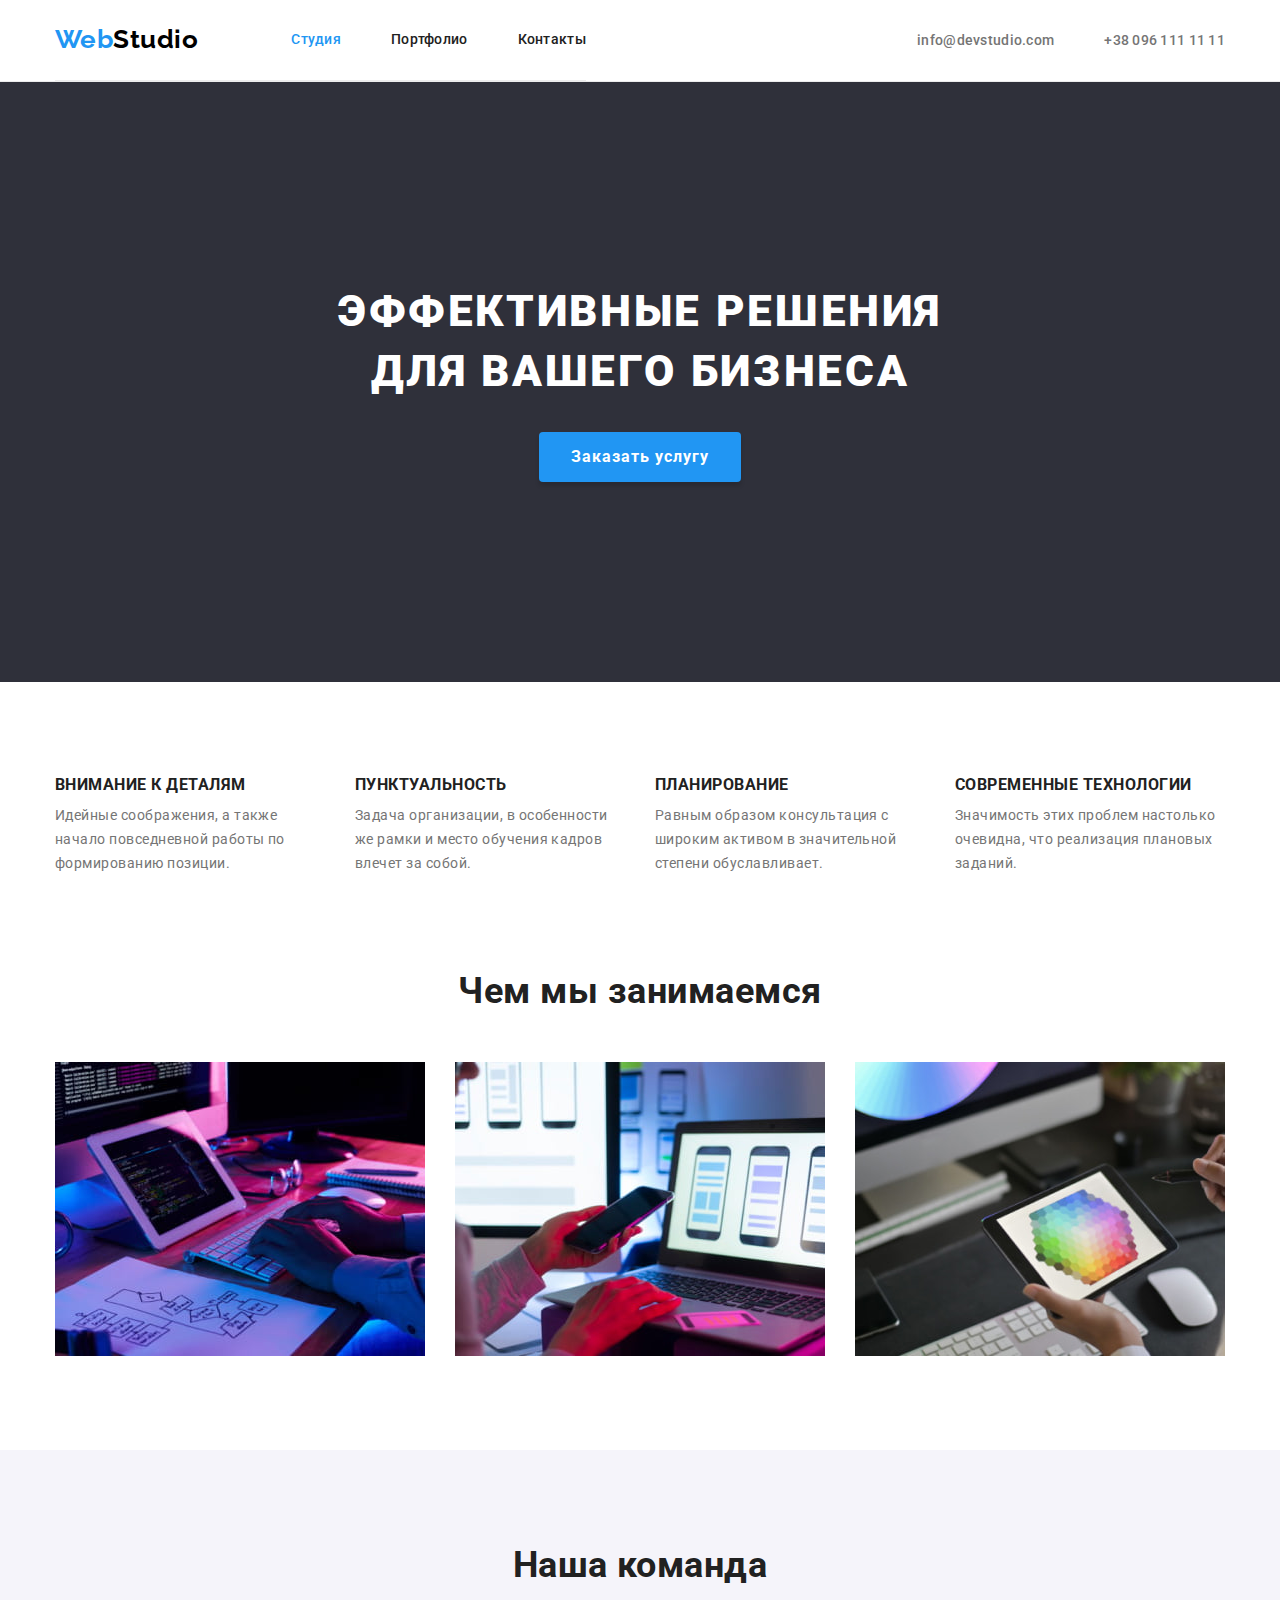
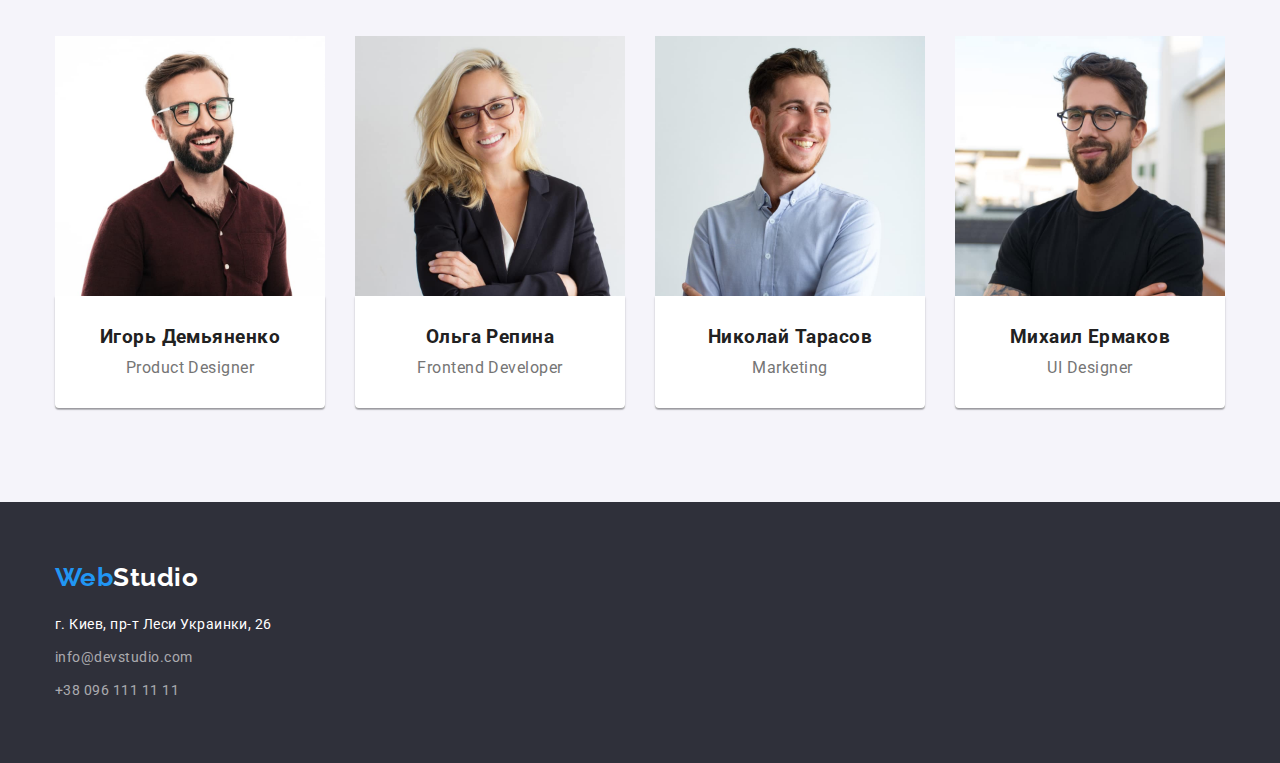
==== commit 29b781ad: "Well done/" ====
--- a/index.html
+++ b/index.html
@@ -14,7 +14,7 @@
     <link rel="stylesheet" href="./css/styles.css">
  </head>
 <body>
-    <header class="section site-nav">
+    <header class="site-nav">
         <div class="container">
             <nav class="site-nav">
                 <a href="./index.html" class="logo">Web<span class="studio">Studio</span></a>
@@ -45,7 +45,7 @@
         
         <section class="features section">
             <div class="container">
-                <h2 class="features title">Подход</h2>
+                <h2 class="visualy-hidden">Подход</h2>
                 <ul class="features-list">
                     <li class="feature"> 
                         <h3 class="title">Внимание к деталям</h3>
--- a/css/styles.css
+++ b/css/styles.css
@@ -14,12 +14,10 @@
 }
 
 .section {
-  display: flex;
   margin-right: auto;
   margin-left: auto;
   padding-top: 94px;
   padding-bottom: 94px;
-  justify-content: center;
 }
 
 .container {
@@ -27,10 +25,20 @@
   display: flex;
   padding-right: 15px;
   padding-left: 15px;
+  margin-left: auto;
+  margin-right: auto;
 }
 
 .title {
   color: var(--header-color);
+}
+
+.visualy-hidden {
+  position: absolute;
+  clip: rect(0 0 0 0);
+  width: 1px;
+  height: 1px;
+  margin: -1px;
 }
 
 ul {
@@ -50,13 +58,16 @@
   margin: 0px;
 }
 
+img {
+  display: block;
+}
+
 /* header */
 /* navigation */
 
-.section.site-nav {
-  padding-top: 24px;
-  padding-bottom: 25px;
+.site-nav {
   border-bottom: 1px solid #ececec;
+  align-items: center;
 }
 
 .container > .site-nav {
@@ -70,7 +81,6 @@
   font-size: 26px;
   line-height: 1.2;
   color: var(--hover-focus-color);
-  text-shadow: 0px 4px 4px rgba(0, 0, 0, 0.25);
 }
 
 .site-nav .logo .studio {
@@ -100,6 +110,10 @@
 
 .site-nav .page {
   color: var(--header-color);
+
+  display: block;
+  padding-top: 32px;
+  padding-bottom: 32px;
 }
 
 .page.current {
@@ -116,13 +130,14 @@
   margin-left: auto;
 }
 
-.e-mail {
-  color: var(--primary-font-color);
-}
-
+.e-mail,
 .tel {
   color: var(--primary-font-color);
-
+  padding-top: 32px;
+  padding-bottom: 32px;
+}
+
+.contact-header li:last-child {
   margin-left: 50px;
 }
 
@@ -188,6 +203,10 @@
 }
 
 /* features-section */
+.feature {
+  width: 270px;
+}
+
 .features.title {
   display: none;
 }
@@ -313,6 +332,10 @@
   width: 145px;
 }
 
+address {
+  margin-top: 20px;
+}
+
 .logo .studio {
   color: #ffffff;
 }
@@ -325,8 +348,6 @@
 
 .contacts {
   flex-direction: column;
-
-  margin-top: 20px;
 }
 
 .contact-footer {
@@ -360,11 +381,7 @@
 }
 
 .filters {
-  margin-bottom: 34px;
-}
-
-.products.title {
-  display: none;
+  margin-bottom: 50px;
 }
 
 .filter:not(:last-child) {
@@ -403,10 +420,6 @@
   margin: -15px;
 }
 
-.project img {
-  display: block;
-}
-
 .project {
   background: #ffffff;
 
@@ -425,10 +438,12 @@
   font-size: 18px;
   line-height: 2;
   letter-spacing: 0.06em;
+  margin-bottom: 4px;
 }
 
 .discription .text {
   color: var(--primary-font-color);
   font-size: 16px;
   line-height: 1.87;
-}
+  margin: 0px;
+}
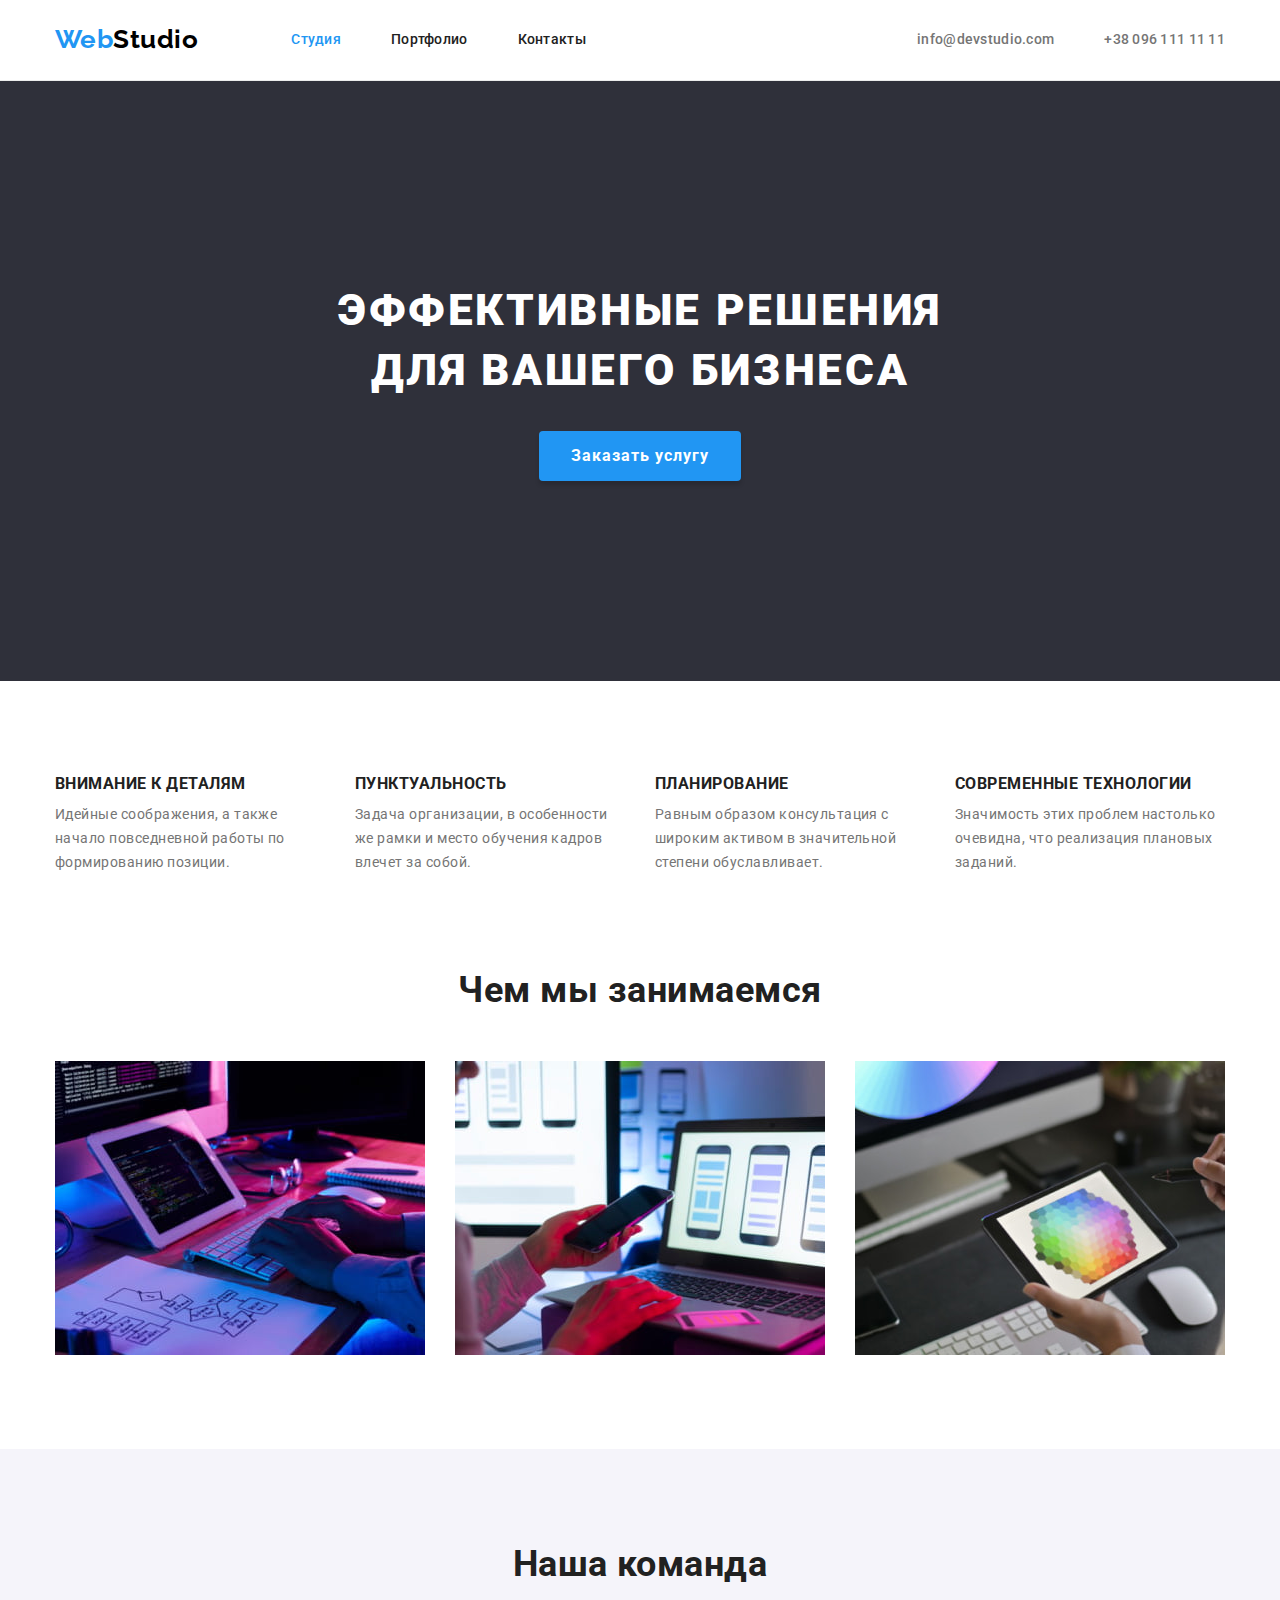
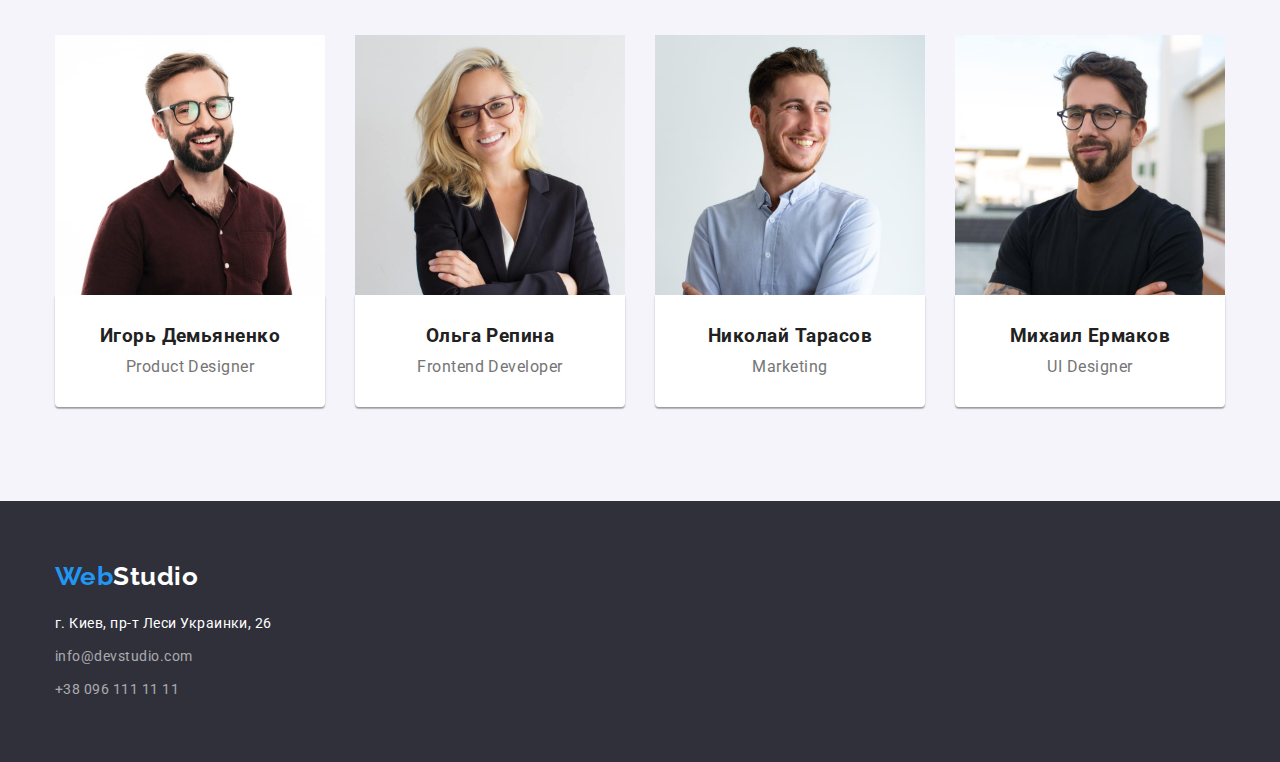
==== commit 3abd4c29: "Fin #2" ====
--- a/index.html
+++ b/index.html
@@ -14,7 +14,7 @@
     <link rel="stylesheet" href="./css/styles.css">
  </head>
 <body>
-    <header class="site-nav">
+    <header>
         <div class="container">
             <nav class="site-nav">
                 <a href="./index.html" class="logo">Web<span class="studio">Studio</span></a>
@@ -122,7 +122,6 @@
                 </ul>
             </div>
         </section>
-    
     </main>
 
     <footer class="section">
--- a/css/styles.css
+++ b/css/styles.css
@@ -22,7 +22,6 @@
 
 .container {
   width: 1200px;
-  display: flex;
   padding-right: 15px;
   padding-left: 15px;
   margin-left: auto;
@@ -46,7 +45,6 @@
 
   margin: 0px;
   padding: 0px;
-  display: flex;
 }
 
 h1,
@@ -64,9 +62,16 @@
 
 /* header */
 /* navigation */
+header {
+  border-bottom: 1px solid #ececec;
+}
+
+header > .container {
+  display: flex;
+}
 
 .site-nav {
-  border-bottom: 1px solid #ececec;
+  display: flex;
   align-items: center;
 }
 
@@ -100,6 +105,7 @@
 }
 
 .links {
+  display: flex;
   margin-left: 93px;
   align-items: center;
 }
@@ -126,6 +132,7 @@
 }
 
 .contact-header {
+  display: flex;
   align-items: center;
   margin-left: auto;
 }
@@ -173,6 +180,7 @@
   text-transform: uppercase;
 
   width: 696px;
+  margin: 0 auto;
 }
 
 .hero .button {
@@ -203,16 +211,17 @@
 }
 
 /* features-section */
+.features.title {
+  display: none;
+}
+
+.features-list {
+  display: flex;
+  font-size: 14px;
+}
+
 .feature {
   width: 270px;
-}
-
-.features.title {
-  display: none;
-}
-
-.features-list {
-  font-size: 14px;
 }
 
 .feature:not(:last-child) {
@@ -240,6 +249,7 @@
 }
 
 .images {
+  display: flex;
   margin-top: 50px;
 }
 
@@ -275,6 +285,7 @@
 }
 
 .team.cards {
+  display: flex;
   margin-top: 50px;
 }
 
@@ -291,10 +302,6 @@
   margin-right: 30px;
 }
 
-.card > img {
-  display: block;
-}
-
 .card > .title {
   font-weight: 500;
 }
@@ -328,7 +335,6 @@
 }
 
 footer .logo {
-  text-shadow: none;
   width: 145px;
 }
 
@@ -344,10 +350,6 @@
   text-decoration: none;
   font-style: normal;
   color: #ffffff;
-}
-
-.contacts {
-  flex-direction: column;
 }
 
 .contact-footer {
@@ -375,13 +377,10 @@
 
 /* portfolio-page */
 /* main-products */
-.products > .container {
-  flex-direction: column;
-  align-items: center;
-}
-
 .filters {
+  display: flex;
   margin-bottom: 50px;
+  justify-content: center;
 }
 
 .filter:not(:last-child) {
@@ -408,14 +407,12 @@
 .filter .button:focus {
   background: var(--hover-focus-color);
   color: #ffffff;
-}
-
-.filter .button:active {
   box-shadow: 0px 3px 1px rgba(0, 0, 0, 0.1), 0px 1px 2px rgba(0, 0, 0, 0.08),
     0px 2px 2px rgba(0, 0, 0, 0.12);
 }
 
 .projects {
+  display: flex;
   flex-wrap: wrap;
   margin: -15px;
 }
